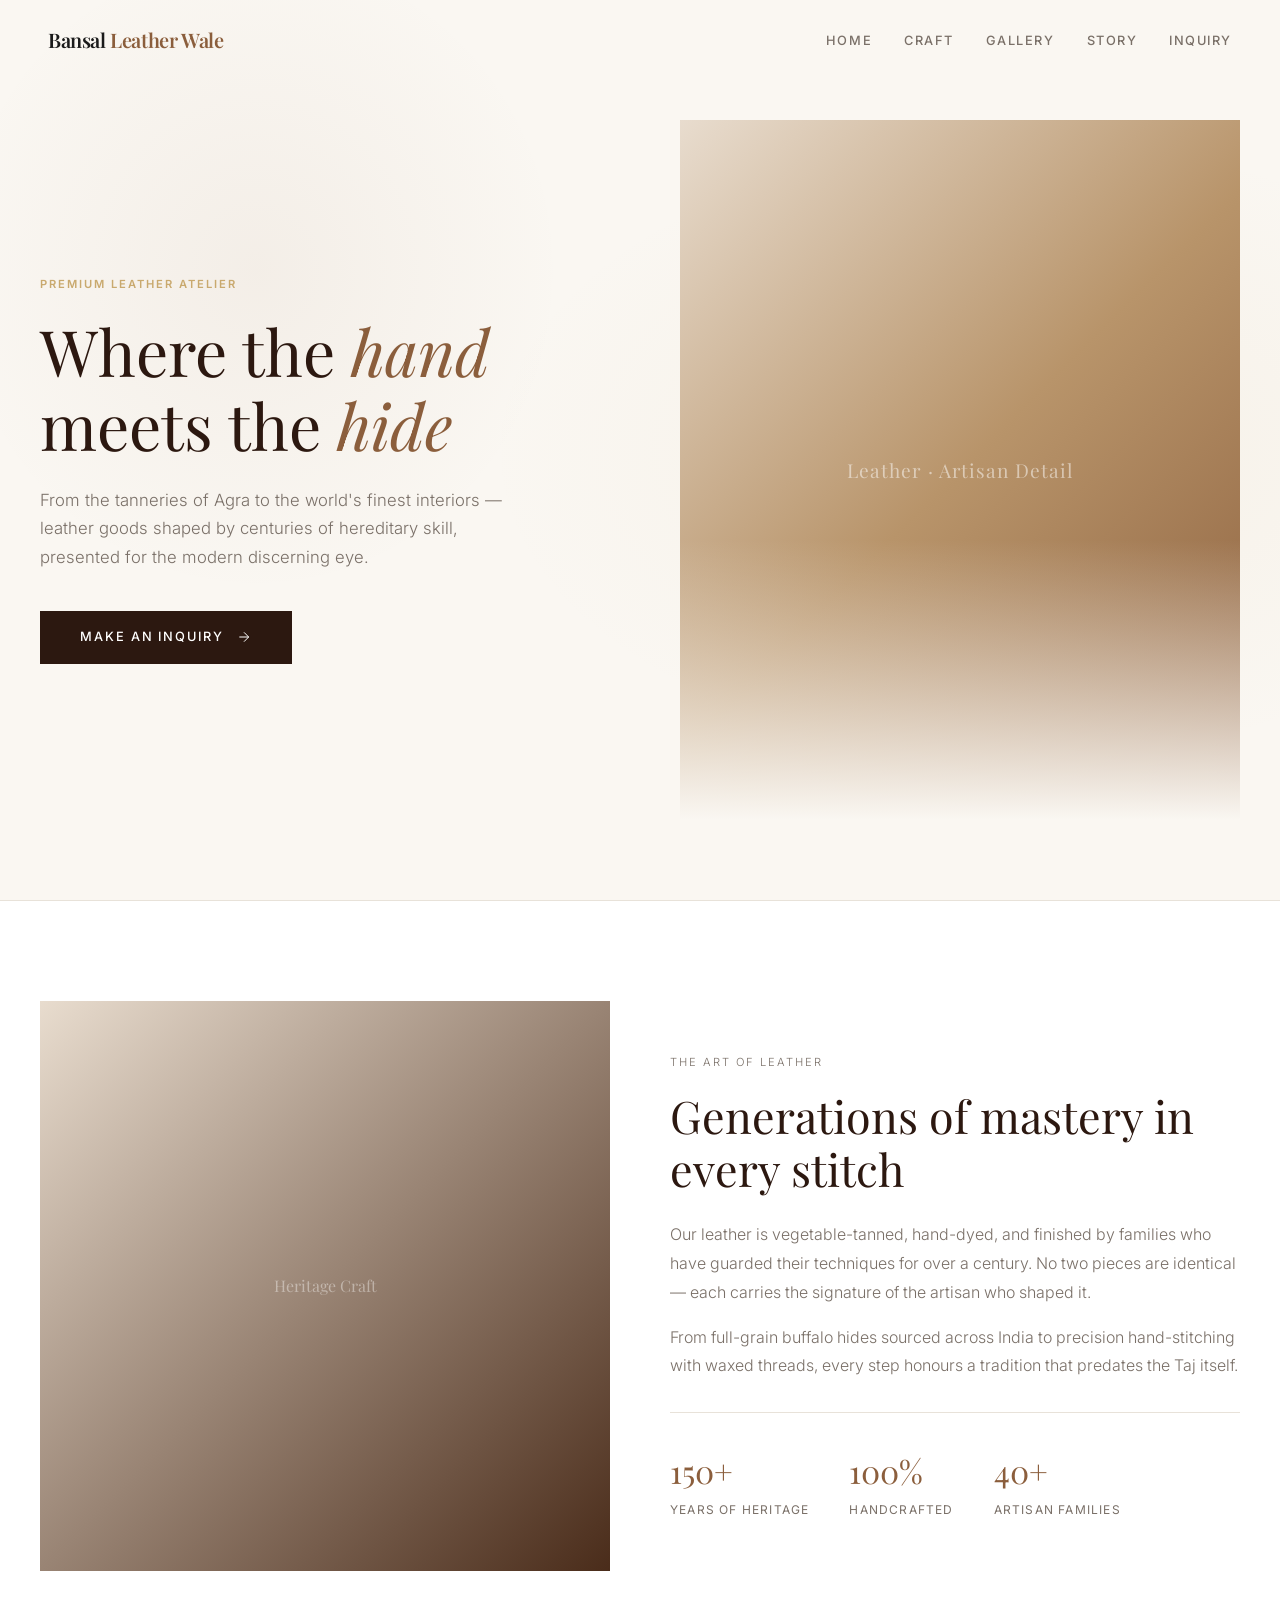
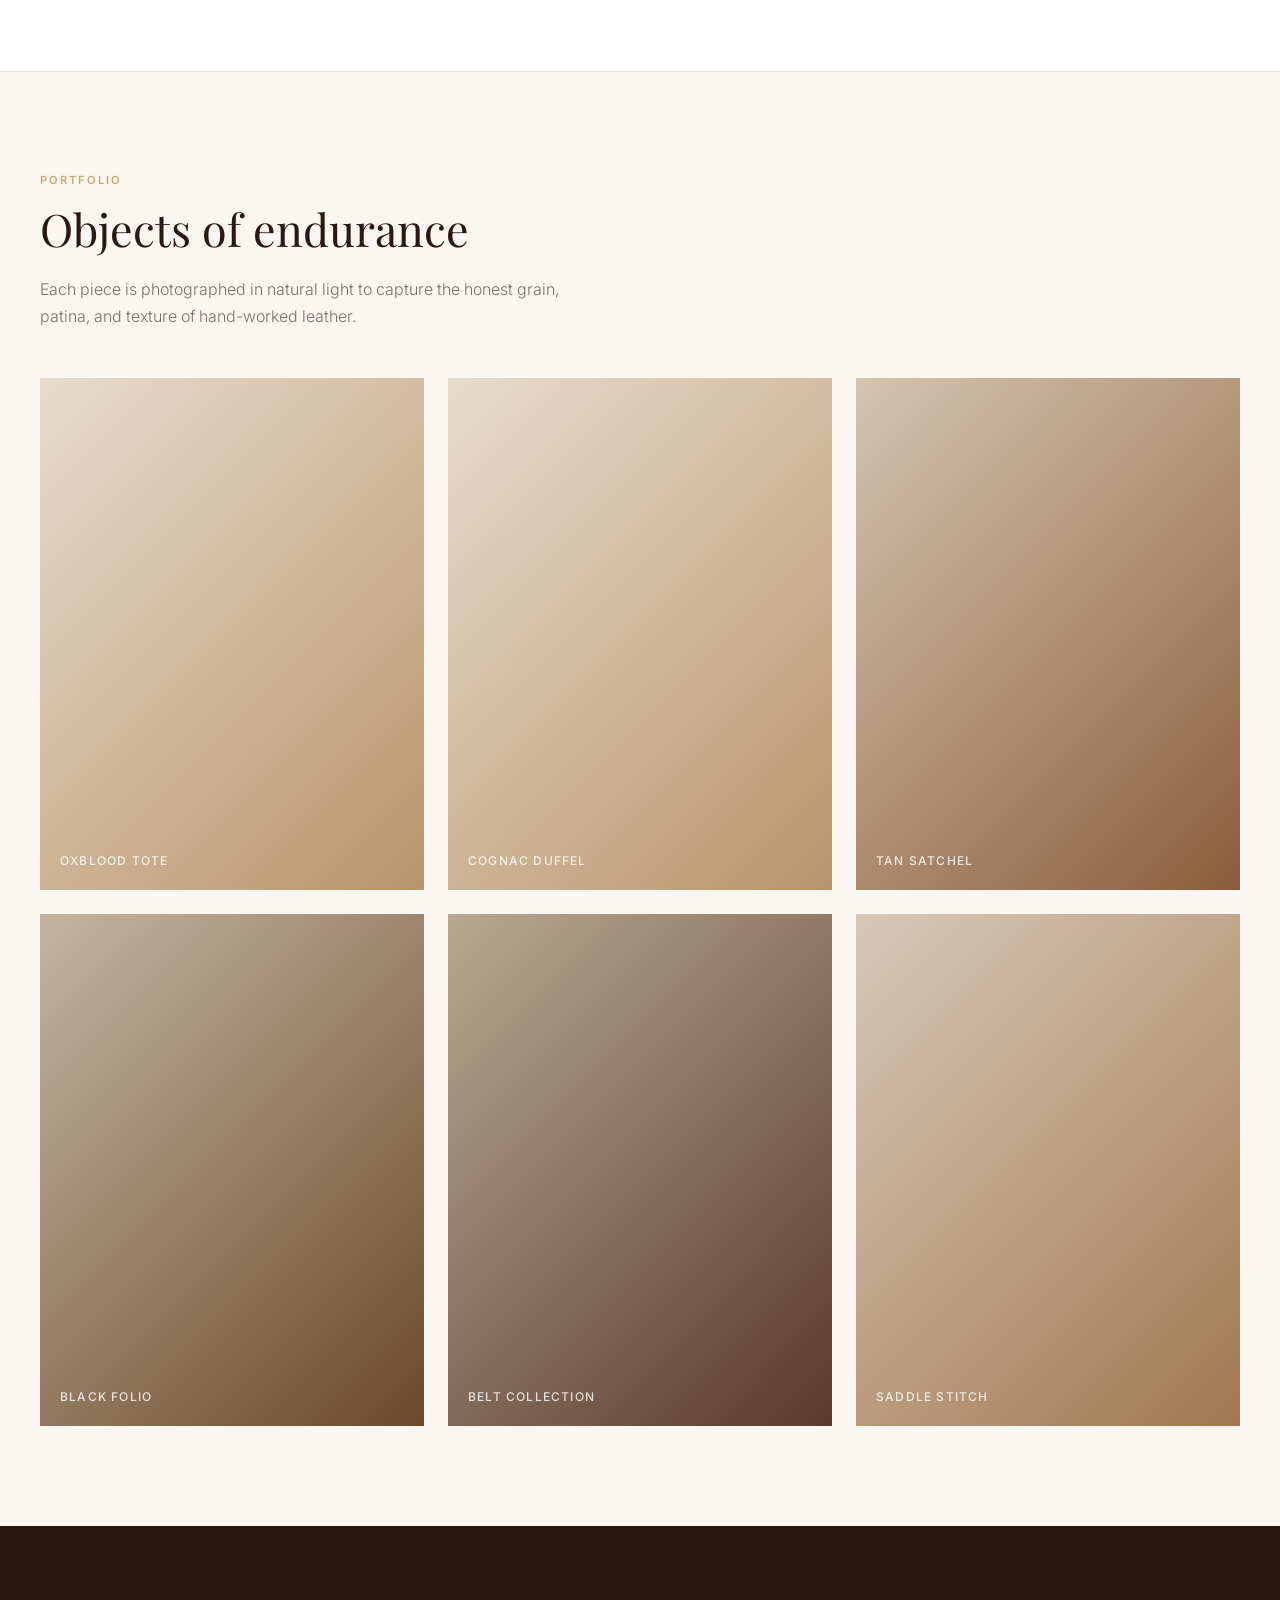
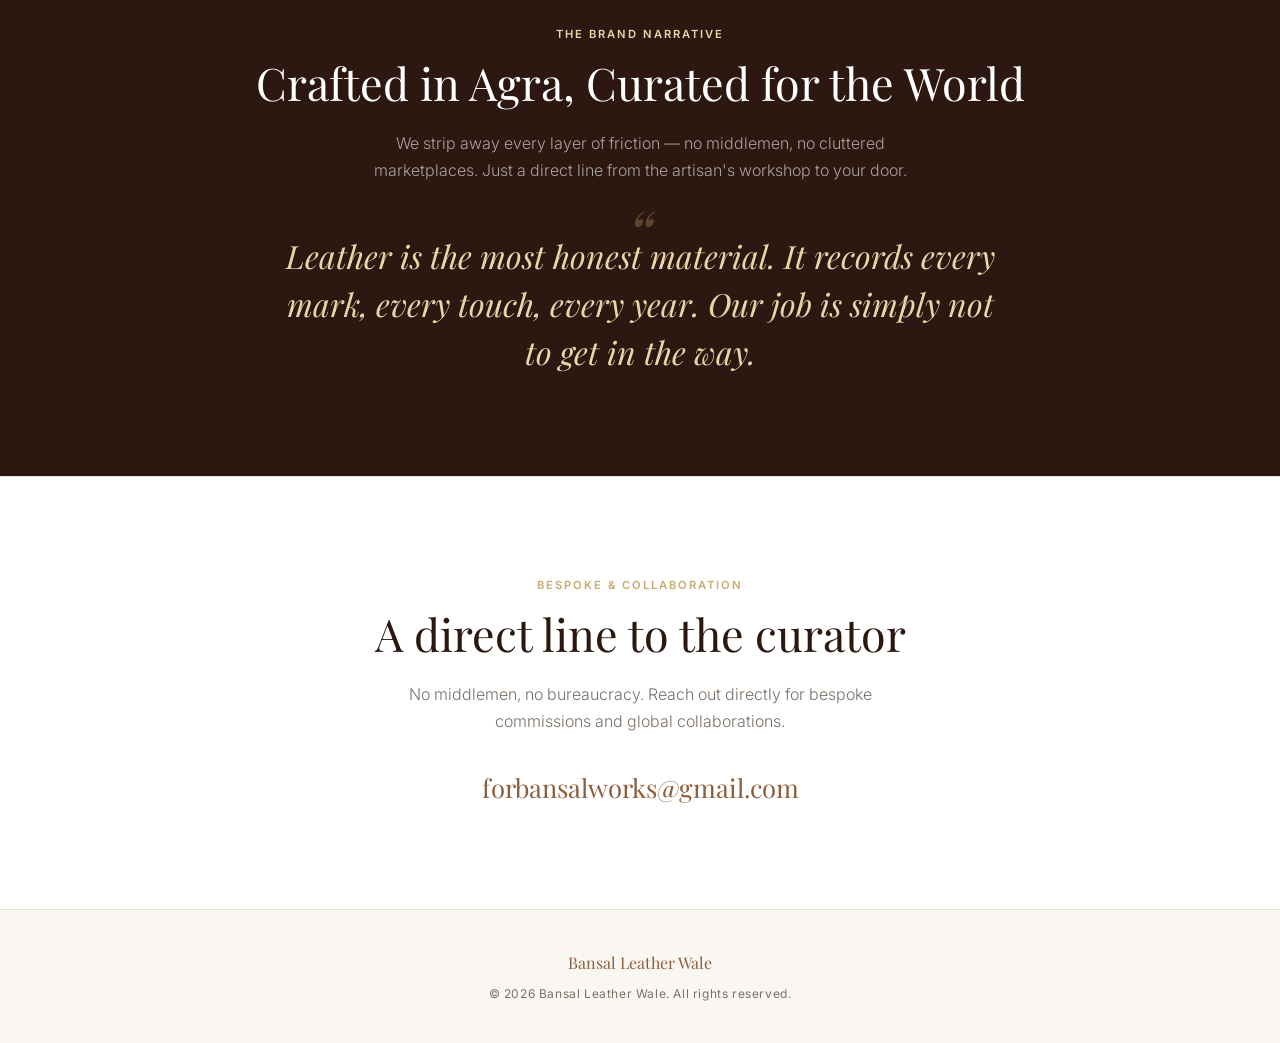
==== leather/index.html @ 48bb506c "Initial commit — Bansal Agra Wale" ====
<!DOCTYPE html>
<html lang="en">
<head>
  <meta charset="UTF-8">
  <meta name="viewport" content="width=device-width, initial-scale=1.0">
  <title>Bansal Leather Wale</title>
  <link rel="preconnect" href="https://fonts.googleapis.com">
  <link rel="preconnect" href="https://fonts.gstatic.com" crossorigin>
  <link href="https://fonts.googleapis.com/css2?family=Inter:wght@300;400;500;600&family=Playfair+Display:ital,wght@0,400;0,600;1,400&display=swap" rel="stylesheet">
  <link rel="stylesheet" href="styles.css">
</head>
<body>

  <nav id="navbar">
    <div class="nav-brand">Bansal <span>Leather Wale</span></div>
    <ul class="nav-links">
      <li><a href="../">Home</a></li>
      <li><a href="#craft">Craft</a></li>
      <li><a href="#gallery">Gallery</a></li>
      <li><a href="#story">Story</a></li>
      <li><a href="#inquiry">Inquiry</a></li>
    </ul>
  </nav>

  <section class="hero">
    <div class="container hero-grid">
      <div class="hero-content">
        <p class="hero-tag">Premium Leather Atelier</p>
        <h1 class="hero-title">Where the <em>hand</em> meets the <em>hide</em></h1>
        <p class="hero-desc">
          From the tanneries of Agra to the world's finest interiors — leather goods
          shaped by centuries of hereditary skill, presented for the modern discerning eye.
        </p>
        <a href="#inquiry" class="hero-cta">
          Make an Inquiry
          <svg viewBox="0 0 24 24"><line x1="5" y1="12" x2="19" y2="12"/><polyline points="12 5 19 12 12 19"/></svg>
        </a>
      </div>
      <div class="hero-image">
        <div class="placeholder">Leather · Artisan Detail</div>
      </div>
    </div>
  </section>

  <section class="craft" id="craft">
    <div class="container craft-grid">
      <div class="craft-image">
        <div class="placeholder">Heritage Craft</div>
      </div>
      <div class="craft-text">
        <p class="section-label">The Art of Leather</p>
        <h2 class="section-title">Generations of mastery in every stitch</h2>
        <p>
          Our leather is vegetable-tanned, hand-dyed, and finished by families who
          have guarded their techniques for over a century. No two pieces are identical —
          each carries the signature of the artisan who shaped it.
        </p>
        <p>
          From full-grain buffalo hides sourced across India to precision hand-stitching
          with waxed threads, every step honours a tradition that predates the Taj itself.
        </p>
        <div class="craft-detail">
          <div class="craft-detail-item">
            <div class="num">150+</div>
            <div class="label">Years of Heritage</div>
          </div>
          <div class="craft-detail-item">
            <div class="num">100%</div>
            <div class="label">Handcrafted</div>
          </div>
          <div class="craft-detail-item">
            <div class="num">40+</div>
            <div class="label">Artisan Families</div>
          </div>
        </div>
      </div>
    </div>
  </section>

  <section id="gallery">
    <div class="container">
      <p class="section-label">Portfolio</p>
      <h2 class="section-title">Objects of endurance</h2>
      <p class="section-desc">
        Each piece is photographed in natural light to capture the honest grain,
        patina, and texture of hand-worked leather.
      </p>
      <div class="gallery-grid">
        <div class="gallery-item"><div class="placeholder"><span class="caption">Oxblood Tote</span></div></div>
        <div class="gallery-item"><div class="placeholder alt1"><span class="caption">Cognac Duffel</span></div></div>
        <div class="gallery-item"><div class="placeholder alt2"><span class="caption">Tan Satchel</span></div></div>
        <div class="gallery-item"><div class="placeholder alt3"><span class="caption">Black Folio</span></div></div>
        <div class="gallery-item"><div class="placeholder alt4"><span class="caption">Belt Collection</span></div></div>
        <div class="gallery-item"><div class="placeholder alt5"><span class="caption">Saddle Stitch</span></div></div>
      </div>
    </div>
  </section>

  <section class="narrative" id="story">
    <div class="container">
      <p class="section-label">The Brand Narrative</p>
      <h2 class="section-title">Crafted in Agra, Curated for the World</h2>
      <p class="section-desc">
        We strip away every layer of friction — no middlemen, no cluttered marketplaces.
        Just a direct line from the artisan's workshop to your door.
      </p>
      <blockquote>
        Leather is the most honest material. It records every mark, every touch,
        every year. Our job is simply not to get in the way.
      </blockquote>
    </div>
  </section>

  <section class="inquiry" id="inquiry">
    <div class="container">
      <div class="inquiry-text">
        <p class="section-label">Bespoke &amp; Collaboration</p>
        <h2 class="section-title">A direct line to the curator</h2>
        <p class="section-desc">
          No middlemen, no bureaucracy. Reach out directly for bespoke commissions
          and global collaborations.
        </p>
        <a href="mailto:forbansalworks@gmail.com" class="inquiry-email">forbansalworks@gmail.com</a>
      </div>
    </div>
  </section>

  <footer>
    <div class="container">
      <div class="brand-footer">Bansal Leather Wale</div>
      <p>&copy; 2026 Bansal Leather Wale. All rights reserved.</p>
    </div>
  </footer>

  <script src="script.js"></script>
</body>
</html>
---- leather/styles.css ----
*, *::before, *::after { margin: 0; padding: 0; box-sizing: border-box; }

:root {
  --bg: #FAF7F2;
  --surface: #FFFFFF;
  --text: #1A1A1A;
  --text-muted: #7A7068;
  --brown-900: #2C1810;
  --brown-700: #4A2C1A;
  --brown-500: #8B5E3C;
  --brown-300: #B8946A;
  --brown-100: #E8DCCE;
  --gold: #C9A96E;
  --gold-light: #E8D5A8;
  --border: #E8E2D9;
}

html { scroll-behavior: smooth; }
body {
  font-family: 'Inter', sans-serif;
  background: var(--bg);
  color: var(--text);
  line-height: 1.6;
  -webkit-font-smoothing: antialiased;
}

img { max-width: 100%; display: block; }
a { text-decoration: none; color: inherit; }

.container { max-width: 1280px; margin: 0 auto; padding: 0 40px; }

/* Nav */
nav {
  position: fixed; top: 0; left: 0; right: 0; z-index: 100;
  padding: 24px 48px;
  display: flex; justify-content: space-between; align-items: center;
  transition: background 0.4s, padding 0.4s;
}
nav.scrolled {
  background: rgba(250, 247, 242, 0.92);
  backdrop-filter: blur(12px);
  padding: 16px 48px;
  border-bottom: 1px solid var(--border);
}
.nav-brand {
  font-family: 'Playfair Display', serif;
  font-size: 1.25rem;
  font-weight: 600;
  letter-spacing: -0.02em;
}
.nav-brand span { color: var(--brown-500); }
.nav-links { display: flex; gap: 32px; list-style: none; }
.nav-links a {
  font-size: 0.8rem;
  text-transform: uppercase;
  letter-spacing: 0.12em;
  color: var(--text-muted);
  transition: color 0.3s;
  font-weight: 500;
}
.nav-links a:hover { color: var(--brown-700); }

/* Hero */
.hero {
  min-height: 100vh;
  display: flex; align-items: center;
  padding: 120px 0 80px;
  position: relative;
  overflow: hidden;
}
.hero::before {
  content: '';
  position: absolute; inset: 0;
  background:
    radial-gradient(ellipse 60% 50% at 80% 50%, rgba(201,169,110,0.08) 0%, transparent 70%),
    radial-gradient(ellipse 40% 60% at 20% 30%, rgba(139,94,60,0.06) 0%, transparent 60%);
  pointer-events: none;
}
.hero-grid {
  display: grid;
  grid-template-columns: 1fr 1fr;
  gap: 80px;
  align-items: center;
}
.hero-content { position: relative; z-index: 1; }
.hero-tag {
  font-size: 0.7rem;
  text-transform: uppercase;
  letter-spacing: 0.18em;
  color: var(--gold);
  font-weight: 600;
  margin-bottom: 20px;
}
.hero-title {
  font-family: 'Playfair Display', serif;
  font-size: clamp(2.8rem, 5vw, 4.2rem);
  font-weight: 400;
  line-height: 1.15;
  margin-bottom: 24px;
  color: var(--brown-900);
}
.hero-title em { font-style: italic; color: var(--brown-500); }
.hero-desc {
  font-size: 1.05rem;
  color: var(--text-muted);
  max-width: 480px;
  margin-bottom: 40px;
  line-height: 1.7;
  font-weight: 300;
}
.hero-cta {
  display: inline-flex; align-items: center; gap: 12px;
  padding: 16px 40px;
  background: var(--brown-900);
  color: #fff;
  font-size: 0.8rem;
  text-transform: uppercase;
  letter-spacing: 0.15em;
  font-weight: 500;
  border: none;
  cursor: pointer;
  transition: background 0.3s;
}
.hero-cta:hover { background: var(--brown-700); }
.hero-cta svg { width: 16px; height: 16px; stroke: currentColor; fill: none; stroke-width: 1.5; }
.hero-image {
  position: relative;
  aspect-ratio: 4/5;
  overflow: hidden;
}
.hero-image .placeholder {
  width: 100%; height: 100%;
  background: linear-gradient(135deg, var(--brown-100) 0%, var(--brown-300) 50%, var(--brown-500) 100%);
  display: flex; align-items: center; justify-content: center;
  font-family: 'Playfair Display', serif;
  font-size: 1.2rem;
  color: rgba(255,255,255,0.5);
  letter-spacing: 0.05em;
}
.hero-image::after {
  content: '';
  position: absolute; bottom: 0; left: 0; right: 0;
  height: 40%;
  background: linear-gradient(transparent, var(--bg));
}

/* Section common */
section { padding: 100px 0; }
.section-label {
  font-size: 0.7rem;
  text-transform: uppercase;
  letter-spacing: 0.18em;
  color: var(--gold);
  font-weight: 600;
  margin-bottom: 12px;
}
.section-title {
  font-family: 'Playfair Display', serif;
  font-size: clamp(2rem, 3.5vw, 2.8rem);
  font-weight: 400;
  color: var(--brown-900);
  margin-bottom: 20px;
  line-height: 1.2;
}
.section-desc {
  color: var(--text-muted);
  font-weight: 300;
  font-size: 1rem;
  max-width: 560px;
  line-height: 1.7;
}

/* Craft section */
.craft {
  background: var(--surface);
  border-top: 1px solid var(--border);
  border-bottom: 1px solid var(--border);
}
.craft-grid {
  display: grid;
  grid-template-columns: 1fr 1fr;
  gap: 60px;
  align-items: center;
}
.craft-image {
  aspect-ratio: 1;
  overflow: hidden;
}
.craft-image .placeholder {
  width: 100%; height: 100%;
  background: linear-gradient(135deg, var(--brown-100) 0%, var(--brown-700) 100%);
  display: flex; align-items: center; justify-content: center;
  font-family: 'Playfair Display', serif;
  font-size: 1rem;
  color: rgba(255,255,255,0.4);
}
.craft-text .section-title { margin-bottom: 24px; }
.craft-text p {
  color: var(--text-muted);
  font-weight: 300;
  line-height: 1.8;
  margin-bottom: 16px;
}
.craft-detail {
  display: flex; gap: 40px; margin-top: 32px; padding-top: 32px;
  border-top: 1px solid var(--border);
}
.craft-detail-item { text-align: left; }
.craft-detail-item .num {
  font-family: 'Playfair Display', serif;
  font-size: 2rem;
  color: var(--brown-500);
}
.craft-detail-item .label {
  font-size: 0.75rem;
  text-transform: uppercase;
  letter-spacing: 0.1em;
  color: var(--text-muted);
  margin-top: 4px;
}

/* Gallery */
.gallery-grid {
  display: grid;
  grid-template-columns: repeat(3, 1fr);
  gap: 24px;
  margin-top: 48px;
}
.gallery-item {
  aspect-ratio: 3/4;
  overflow: hidden;
  cursor: pointer;
  position: relative;
  transition: transform 0.6s cubic-bezier(0.22, 1, 0.36, 1);
}
.gallery-item:hover { transform: scale(1.02); }
.gallery-item .placeholder {
  width: 100%; height: 100%;
  background: linear-gradient(135deg, var(--brown-100), var(--brown-300));
  display: flex; align-items: flex-end; padding: 20px;
}
.gallery-item .placeholder.alt1 { background: linear-gradient(135deg, #E8DCCE, #B8946A); }
.gallery-item .placeholder.alt2 { background: linear-gradient(135deg, #D4C4B0, #8B5E3C); }
.gallery-item .placeholder.alt3 { background: linear-gradient(135deg, #C4B4A0, #6B4A2C); }
.gallery-item .placeholder.alt4 { background: linear-gradient(135deg, #B8A890, #5A3A2C); }
.gallery-item .placeholder.alt5 { background: linear-gradient(135deg, #D8C8B8, #A07850); }
.gallery-item .caption {
  font-size: 0.75rem;
  text-transform: uppercase;
  letter-spacing: 0.1em;
  color: rgba(255,255,255,0.8);
  font-weight: 500;
}

/* Narrative */
.narrative {
  text-align: center;
  background: var(--brown-900);
  color: #fff;
}
.narrative .section-title { color: #fff; }
.narrative .section-label { color: var(--gold-light); }
.narrative .section-desc {
  color: rgba(255,255,255,0.6);
  margin: 0 auto;
}
.narrative blockquote {
  font-family: 'Playfair Display', serif;
  font-size: clamp(1.4rem, 2.5vw, 2rem);
  font-style: italic;
  color: var(--gold-light);
  max-width: 720px;
  margin: 48px auto 0;
  line-height: 1.5;
  position: relative;
}
.narrative blockquote::before {
  content: '\201C';
  font-size: 4rem;
  position: absolute;
  top: -32px;
  left: 50%;
  transform: translateX(-50%);
  color: var(--gold);
  opacity: 0.3;
  line-height: 1;
}

/* Inquiry */
.inquiry {
  background: var(--surface);
  border-top: 1px solid var(--border);
  text-align: center;
}
.inquiry .section-desc { margin: 0 auto; }
.inquiry-email {
  display: inline-block;
  margin-top: 32px;
  font-family: 'Playfair Display', serif;
  font-size: 1.6rem;
  color: var(--brown-500);
  border-bottom: 1px solid transparent;
  transition: border-color 0.3s;
}
.inquiry-email:hover { border-color: var(--brown-300); }

/* Footer */
footer {
  padding: 40px 0;
  text-align: center;
  border-top: 1px solid var(--border);
}
footer p {
  font-size: 0.75rem;
  color: var(--text-muted);
  letter-spacing: 0.05em;
}
footer .brand-footer {
  font-family: 'Playfair Display', serif;
  font-size: 1rem;
  color: var(--brown-500);
  margin-bottom: 8px;
}

/* Animations on reveal */
.reveal {
  opacity: 0;
  transform: translateY(30px);
  transition: opacity 0.7s ease, transform 0.7s ease;
}
.reveal.visible {
  opacity: 1;
  transform: translateY(0);
}

/* Responsive */
@media (max-width: 1024px) {
  .hero-grid { gap: 40px; }
  .gallery-grid { grid-template-columns: repeat(2, 1fr); }
}
@media (max-width: 768px) {
  .container { padding: 0 24px; }
  nav { padding: 20px 24px; }
  nav.scrolled { padding: 14px 24px; }
  .nav-links { display: none; }
  .hero-grid { grid-template-columns: 1fr; gap: 40px; }
  .hero-image { aspect-ratio: 4/3; }
  .hero { min-height: auto; padding: 100px 0 60px; }
  .craft-grid { grid-template-columns: 1fr; gap: 32px; }
  .craft-image { aspect-ratio: 4/3; }
  .craft-detail { gap: 24px; flex-wrap: wrap; }
  .gallery-grid { grid-template-columns: 1fr 1fr; gap: 16px; }
}
@media (max-width: 480px) {
  .gallery-grid { grid-template-columns: 1fr; }
}
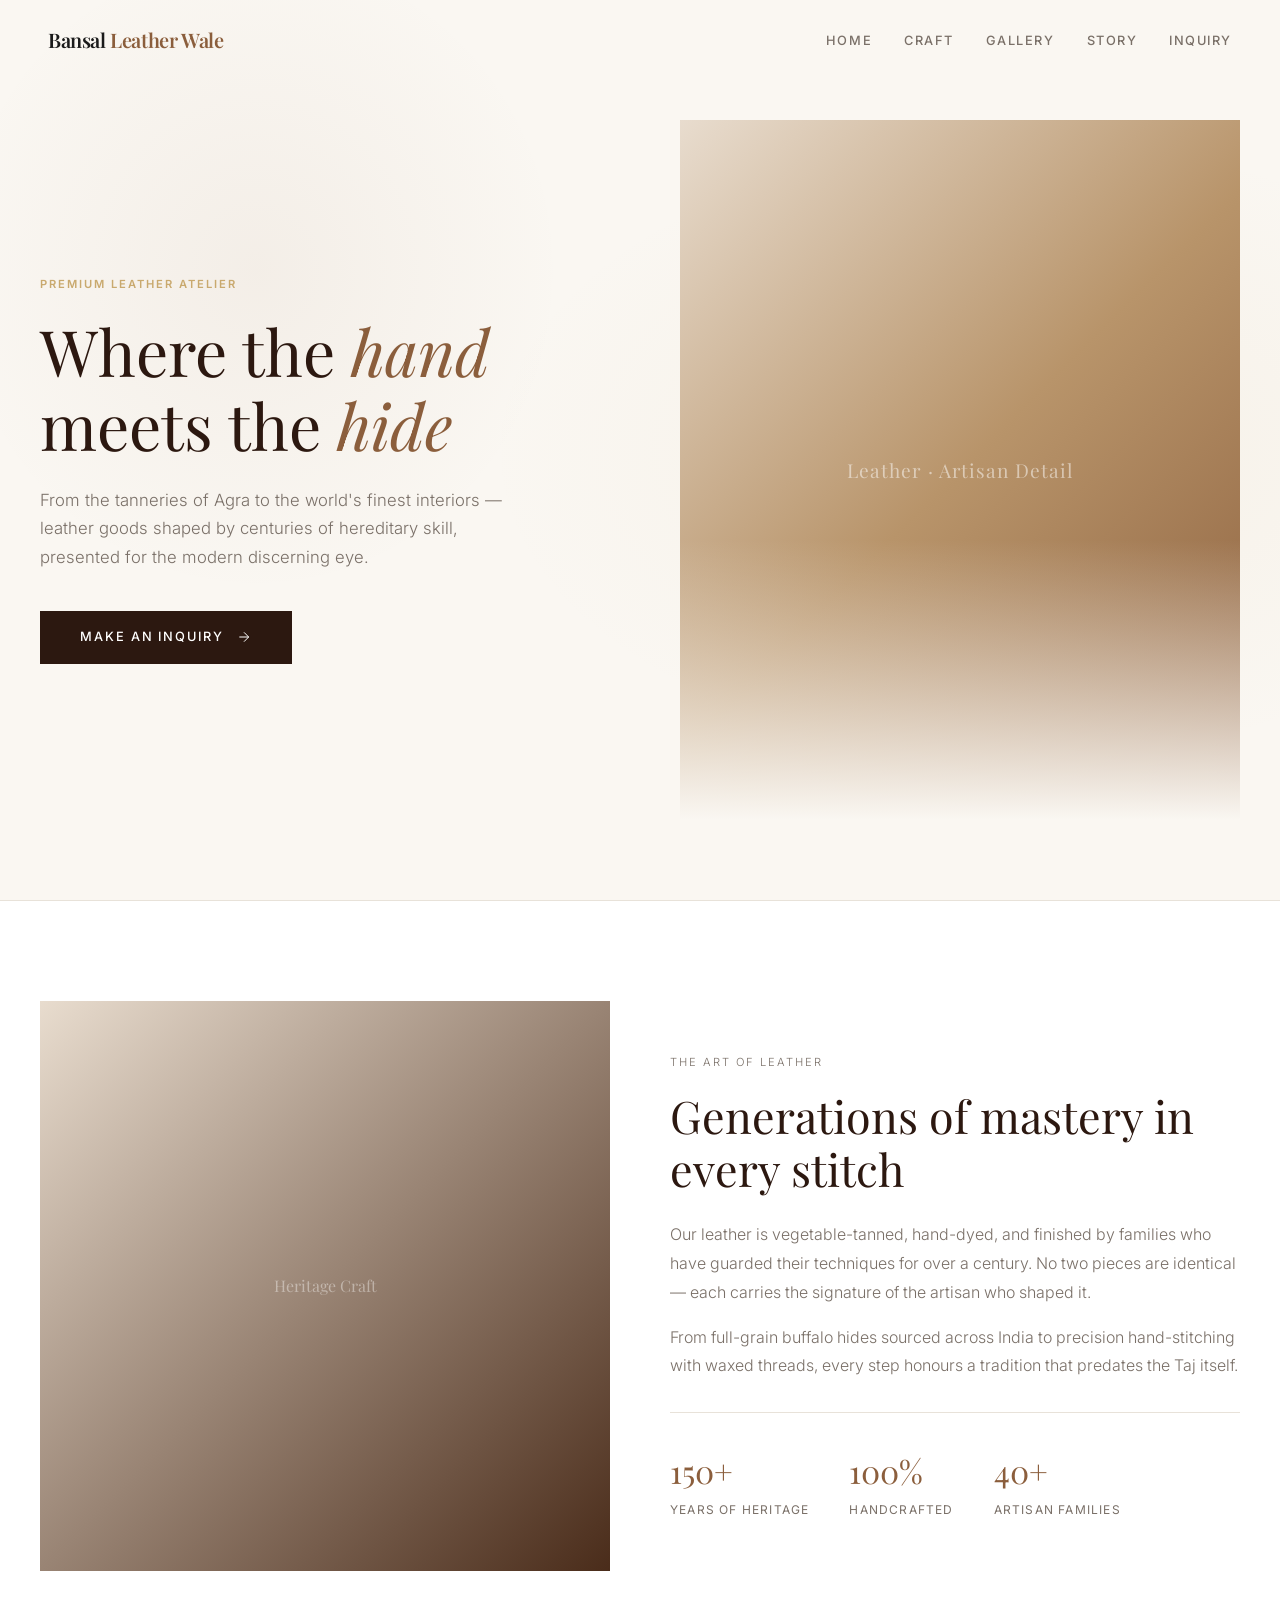
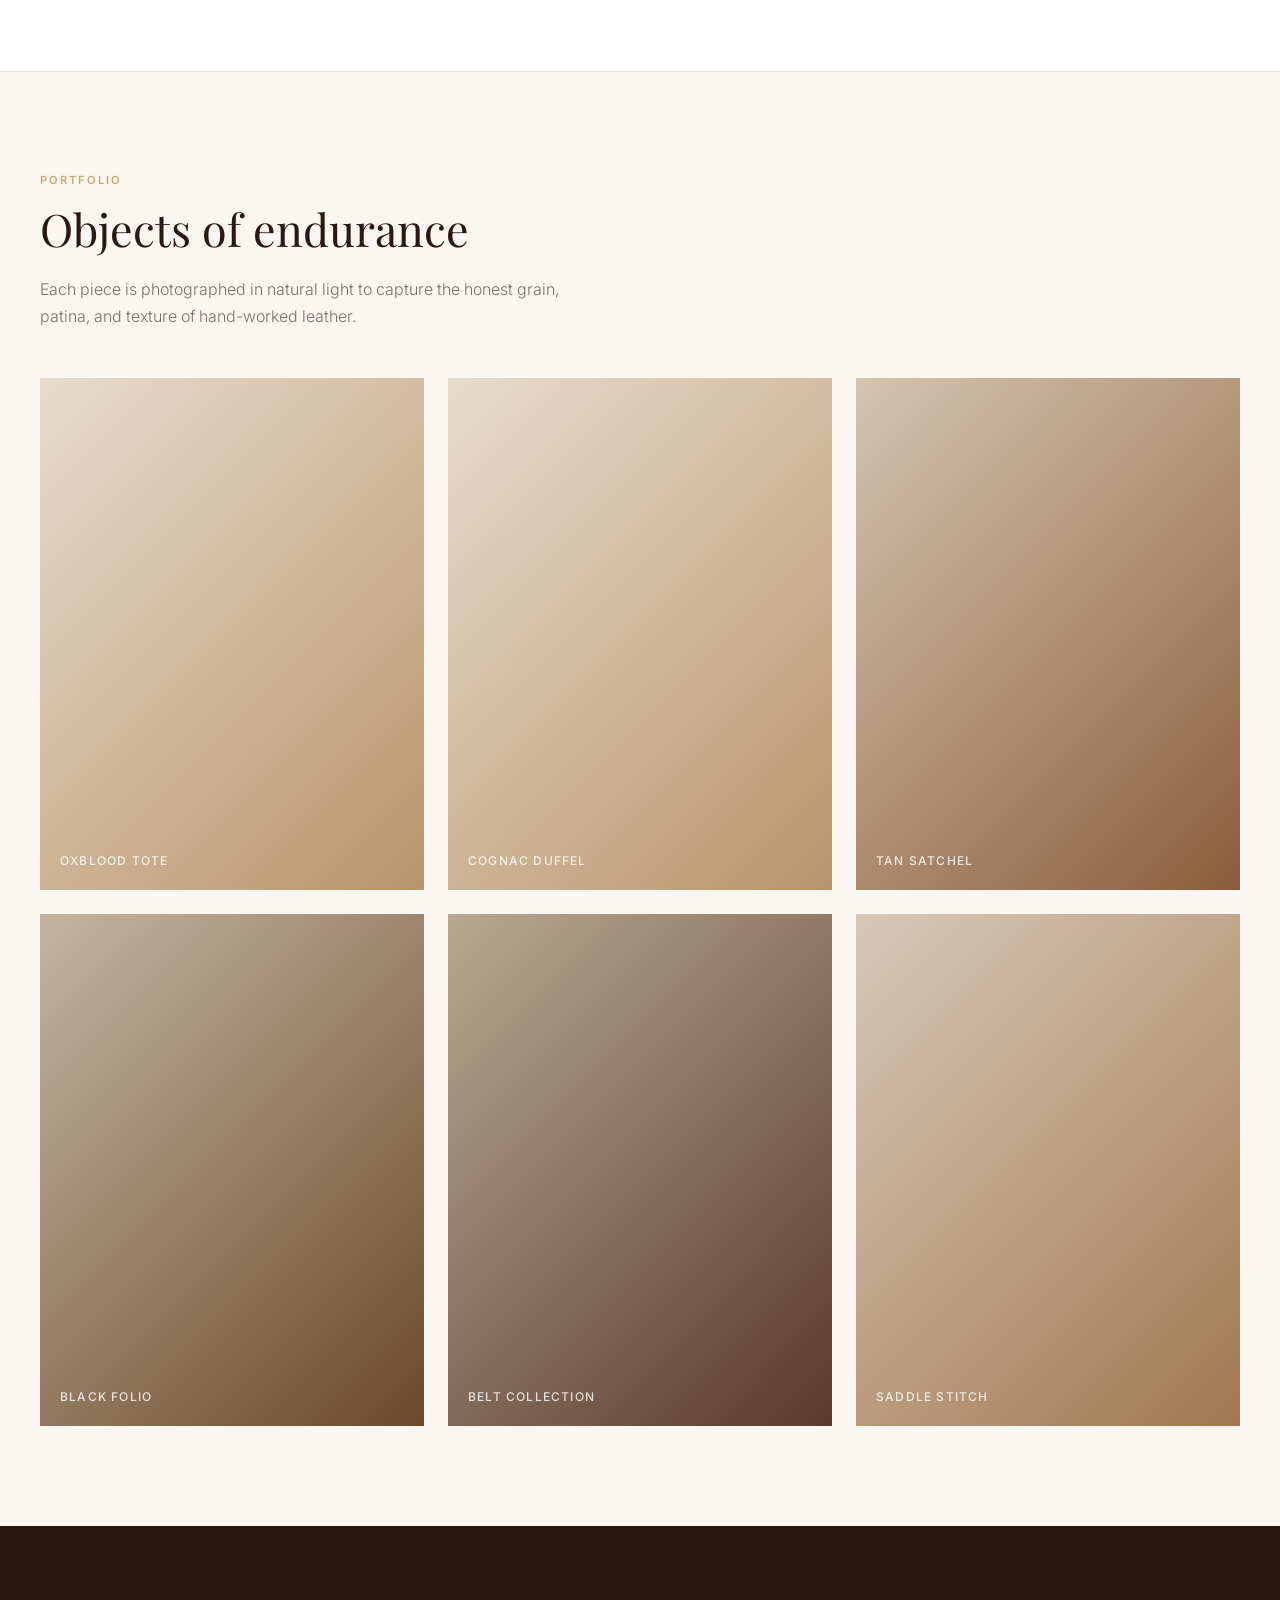
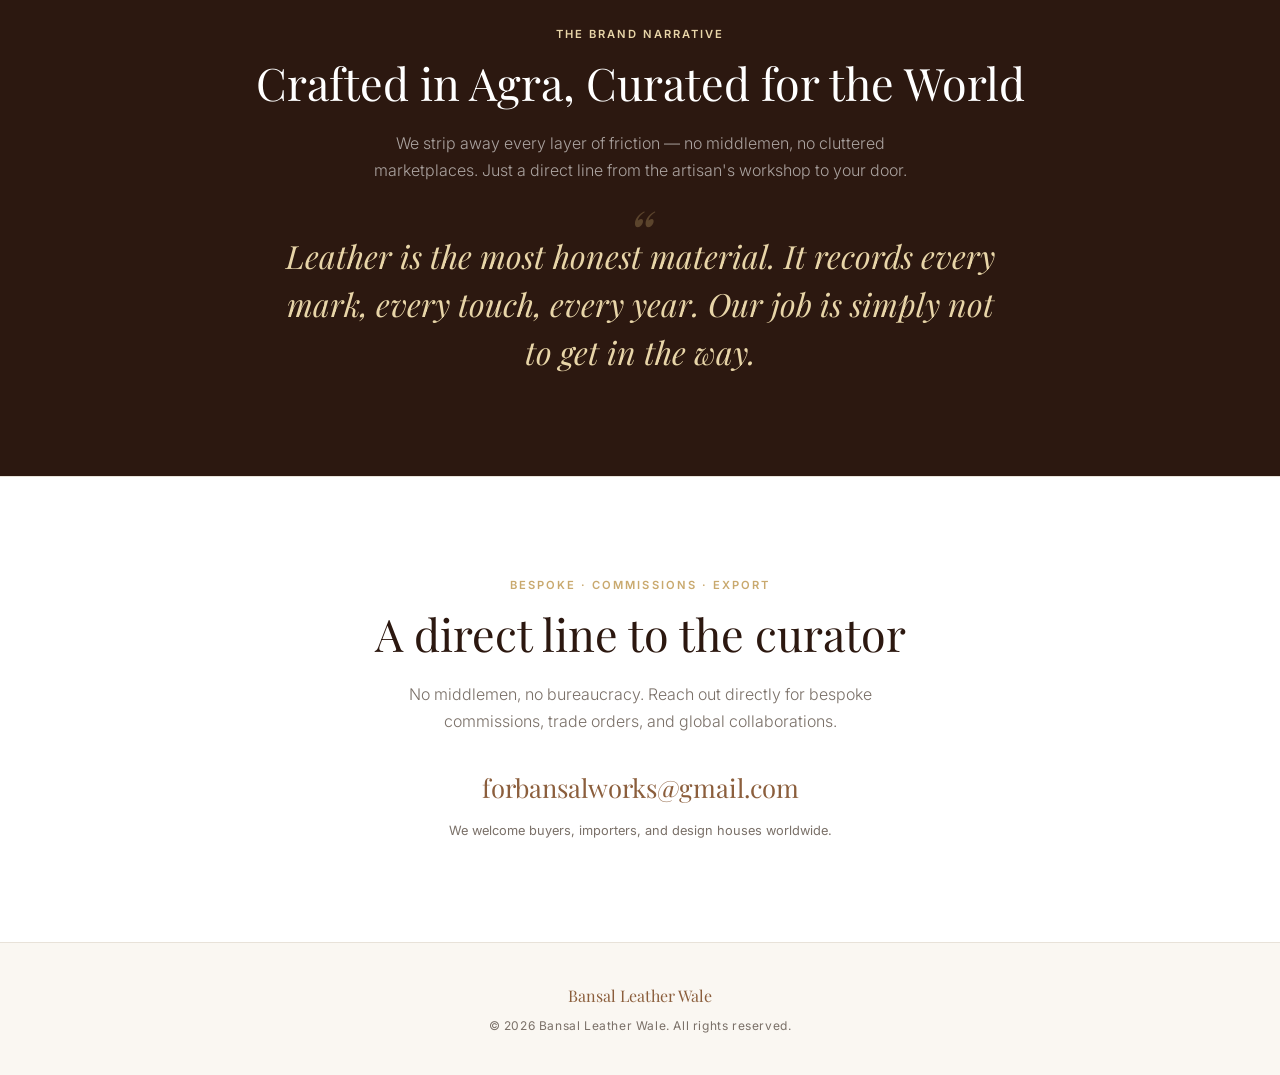
==== commit d8da39f2: "Made changes for B2B on 8th June 2026" ====
--- a/leather/index.html
+++ b/leather/index.html
@@ -114,13 +114,14 @@
   <section class="inquiry" id="inquiry">
     <div class="container">
       <div class="inquiry-text">
-        <p class="section-label">Bespoke &amp; Collaboration</p>
+        <p class="section-label">Bespoke · Commissions · Export</p>
         <h2 class="section-title">A direct line to the curator</h2>
         <p class="section-desc">
-          No middlemen, no bureaucracy. Reach out directly for bespoke commissions
-          and global collaborations.
+          No middlemen, no bureaucracy. Reach out directly for bespoke commissions,
+          trade orders, and global collaborations.
         </p>
         <a href="mailto:forbansalworks@gmail.com" class="inquiry-email">forbansalworks@gmail.com</a>
+        <p class="inquiry-note">We welcome buyers, importers, and design houses worldwide.</p>
       </div>
     </div>
   </section>
--- a/leather/styles.css
+++ b/leather/styles.css
@@ -303,6 +303,11 @@
   transition: border-color 0.3s;
 }
 .inquiry-email:hover { border-color: var(--brown-300); }
+.inquiry-note {
+  margin-top: 12px;
+  font-size: 0.8rem;
+  color: var(--text-muted);
+}
 
 /* Footer */
 footer {
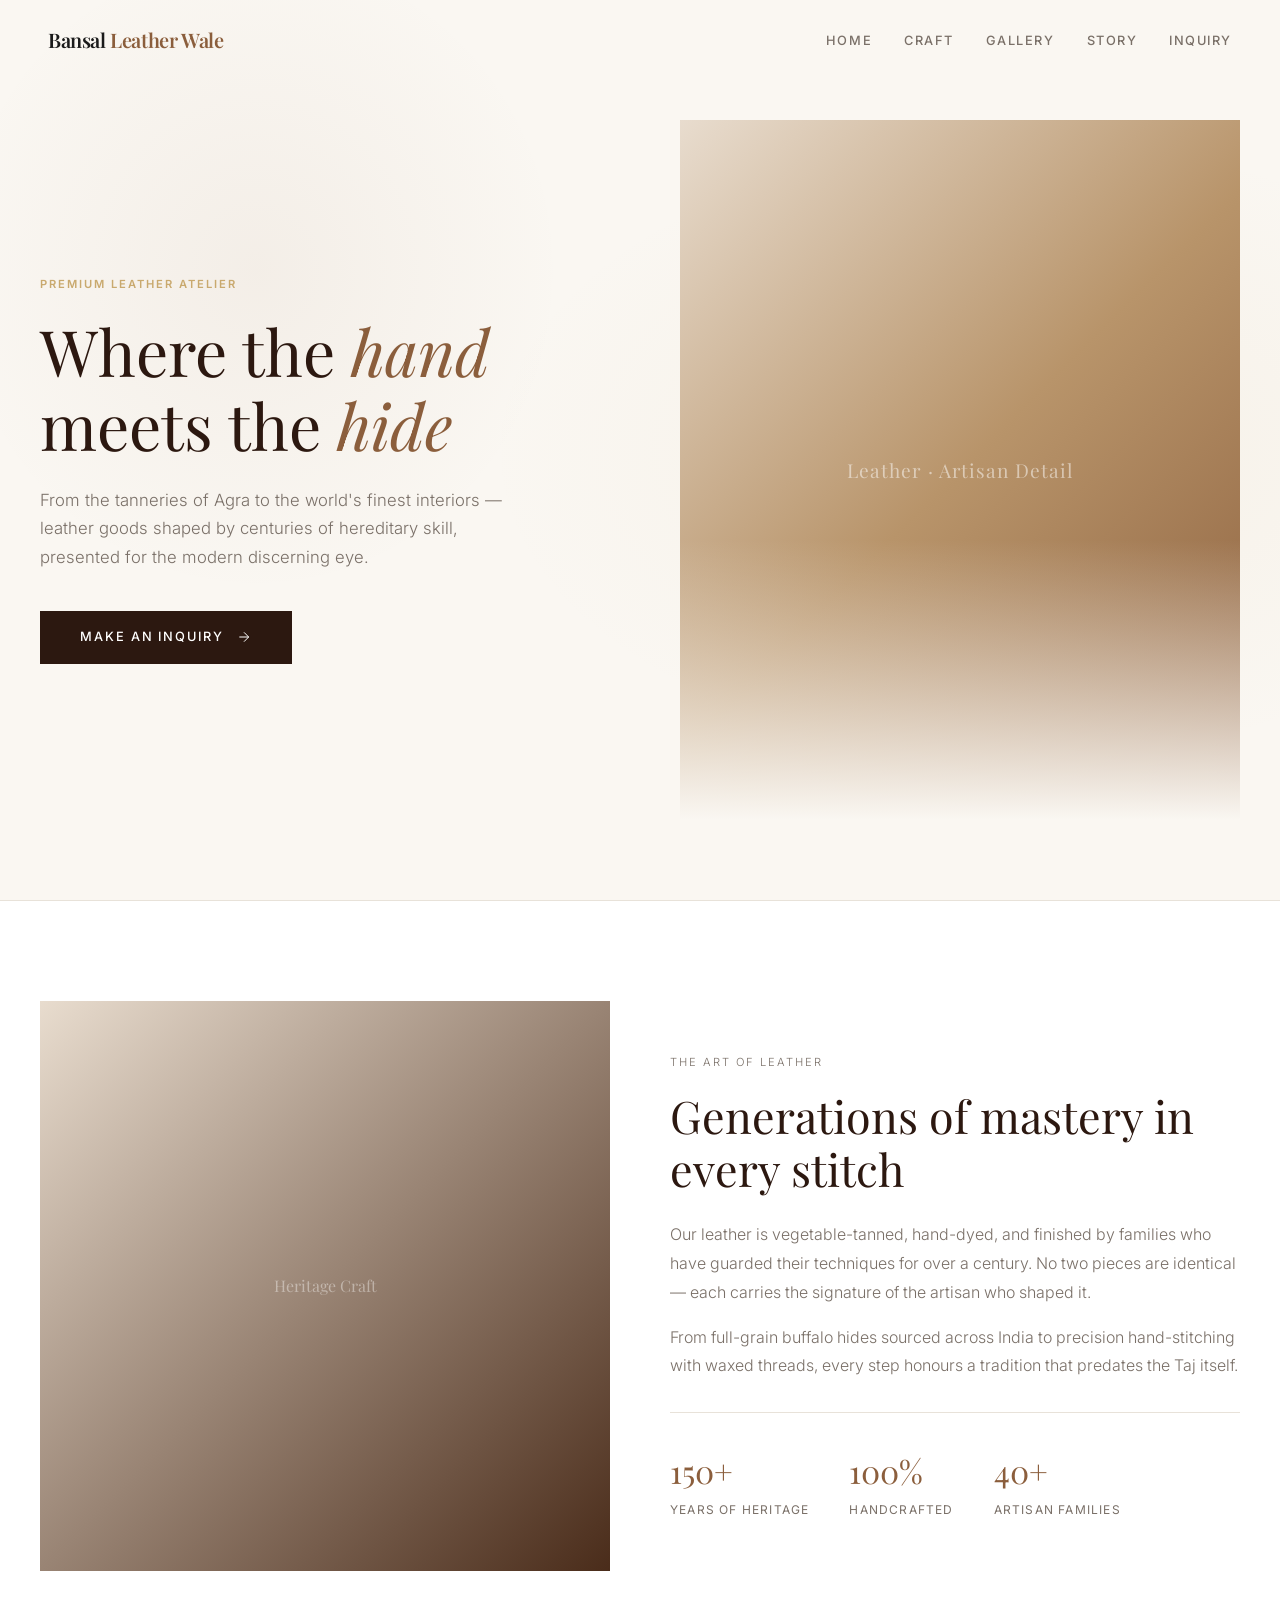
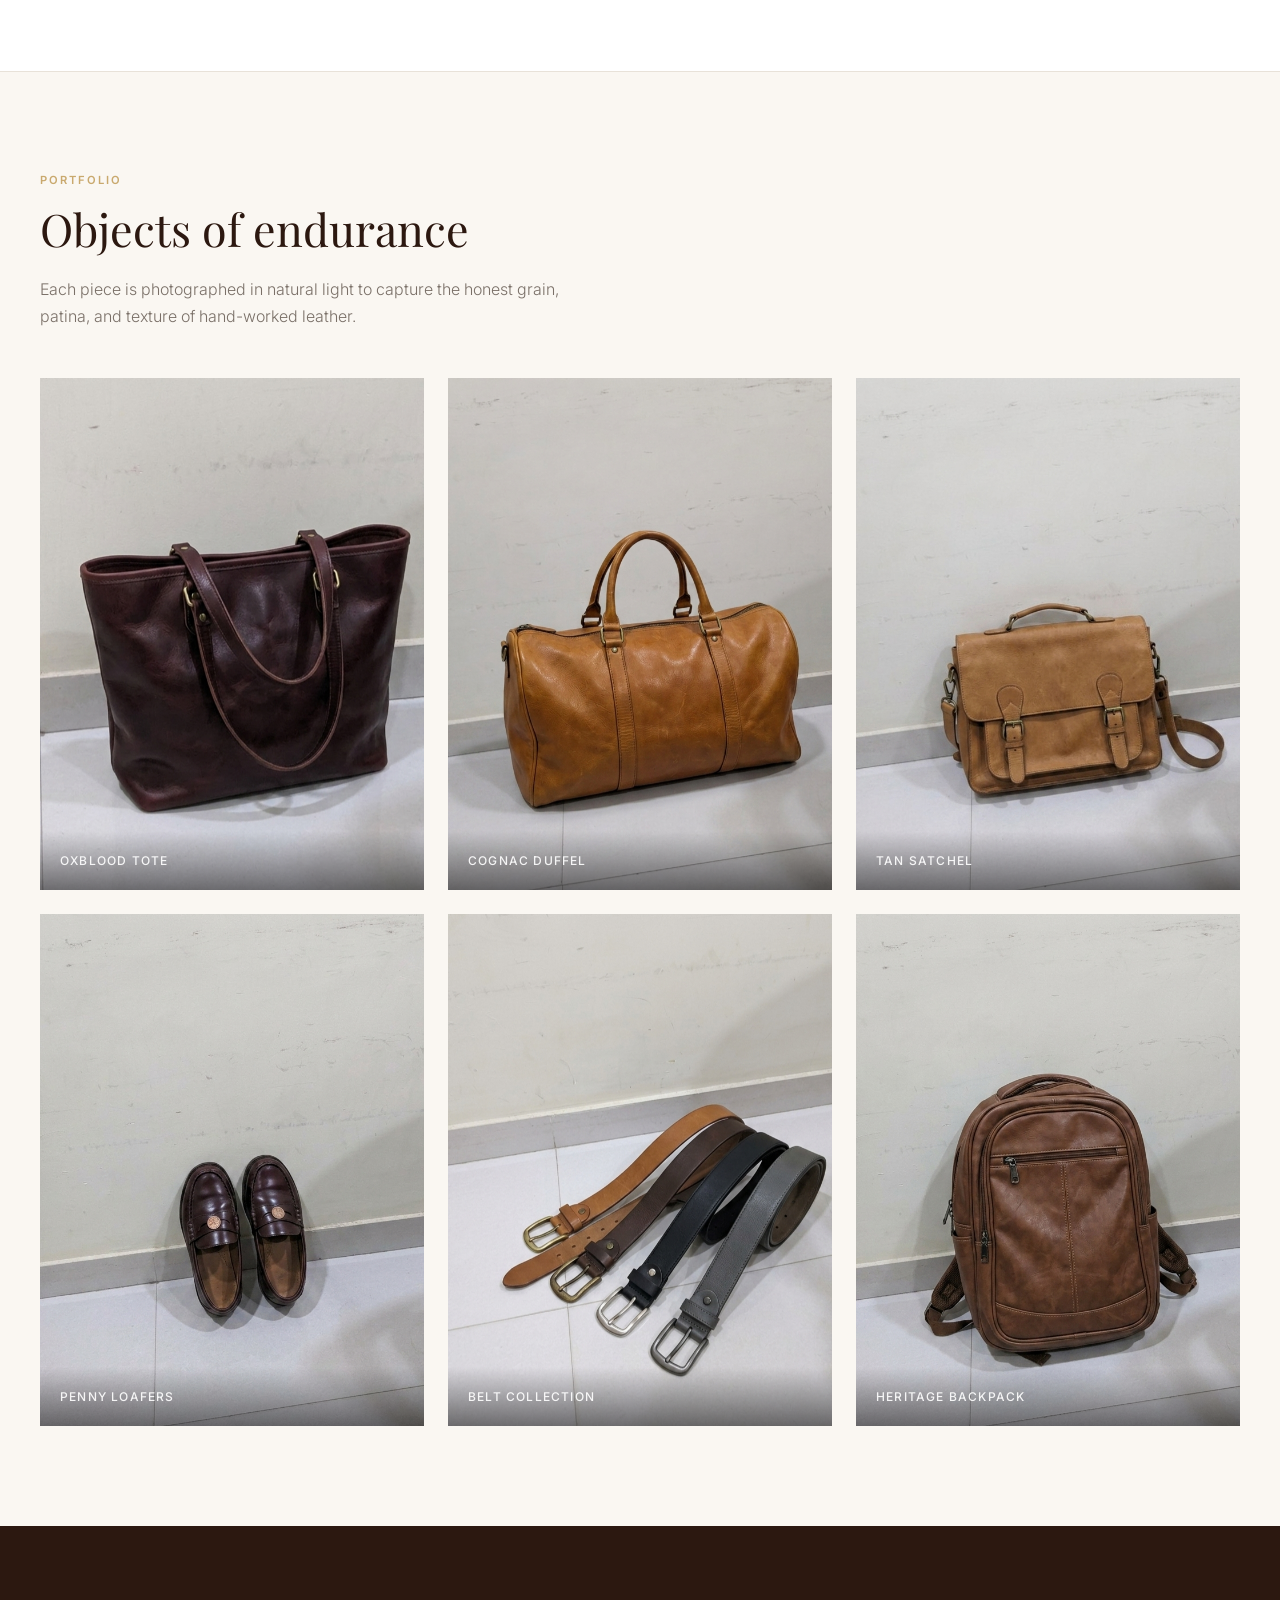
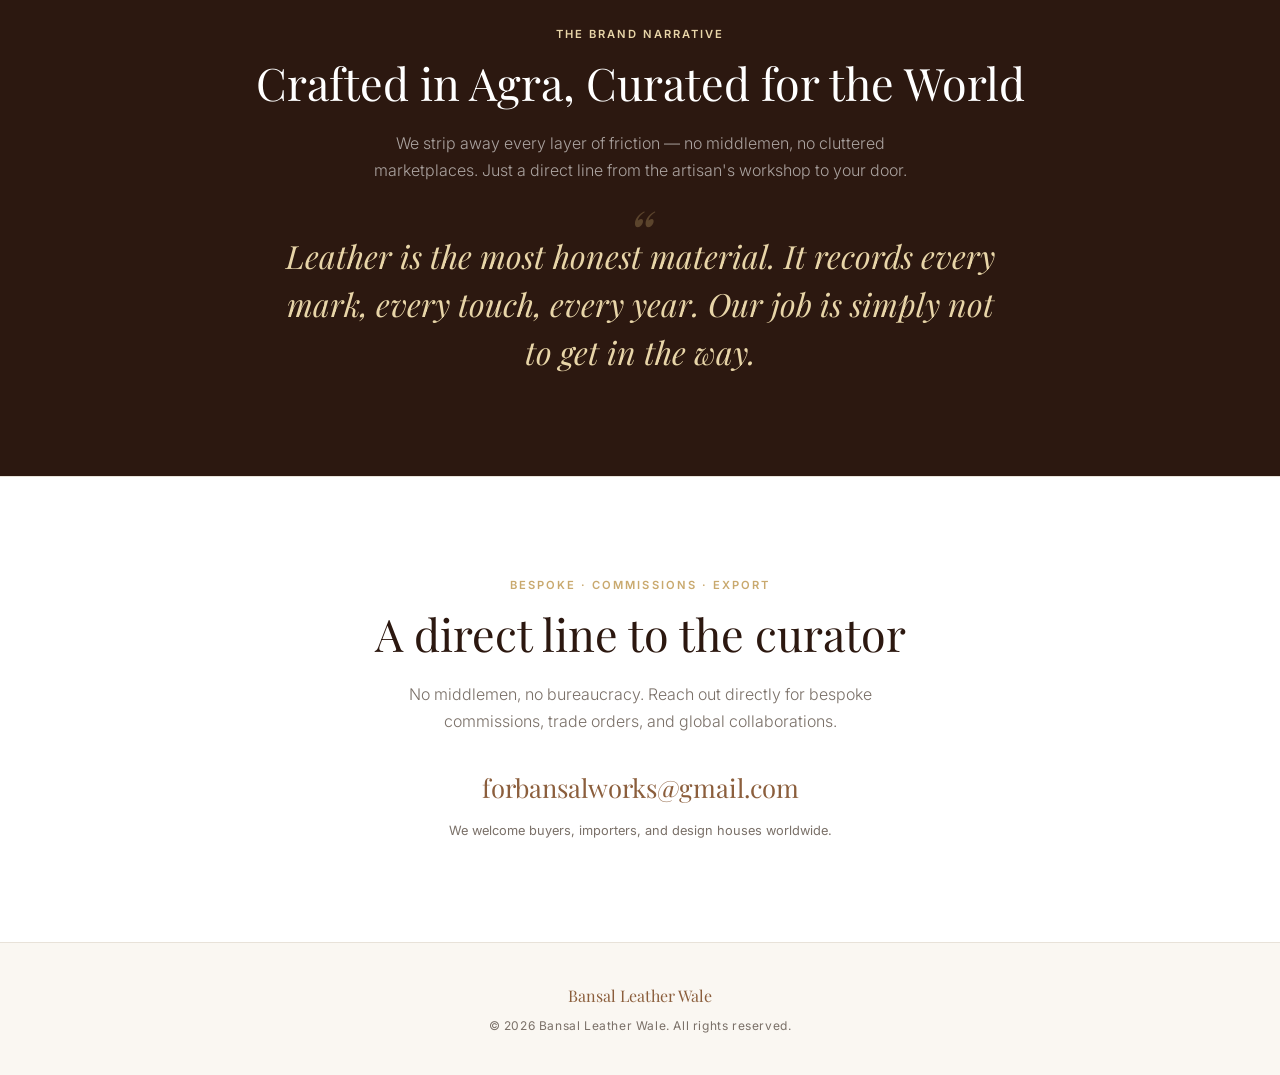
==== commit 230e2a3e: "Add images to leather gallery on 9th June 2026" ====
--- a/leather/index.html
+++ b/leather/index.html
@@ -86,12 +86,12 @@
         patina, and texture of hand-worked leather.
       </p>
       <div class="gallery-grid">
-        <div class="gallery-item"><div class="placeholder"><span class="caption">Oxblood Tote</span></div></div>
-        <div class="gallery-item"><div class="placeholder alt1"><span class="caption">Cognac Duffel</span></div></div>
-        <div class="gallery-item"><div class="placeholder alt2"><span class="caption">Tan Satchel</span></div></div>
-        <div class="gallery-item"><div class="placeholder alt3"><span class="caption">Black Folio</span></div></div>
-        <div class="gallery-item"><div class="placeholder alt4"><span class="caption">Belt Collection</span></div></div>
-        <div class="gallery-item"><div class="placeholder alt5"><span class="caption">Saddle Stitch</span></div></div>
+        <div class="gallery-item"><img src="images/oxbloodtote.png" alt="Oxblood Tote"><span class="caption">Oxblood Tote</span></div>
+        <div class="gallery-item"><img src="images/cognacduffel.png" alt="Cognac Duffel"><span class="caption">Cognac Duffel</span></div>
+        <div class="gallery-item"><img src="images/tansatchel.png" alt="Tan Satchel"><span class="caption">Tan Satchel</span></div>
+        <div class="gallery-item"><img src="images/pennyloafers.png" alt="Penny Loafers"><span class="caption">Penny Loafers</span></div>
+        <div class="gallery-item"><img src="images/beltcollection.png" alt="Belt Collection"><span class="caption">Belt Collection</span></div>
+        <div class="gallery-item"><img src="images/fauxleather.png" alt="Heritage Backpack"><span class="caption">Heritage Backpack</span></div>
       </div>
     </div>
   </section>
--- a/leather/styles.css
+++ b/leather/styles.css
@@ -234,22 +234,21 @@
   transition: transform 0.6s cubic-bezier(0.22, 1, 0.36, 1);
 }
 .gallery-item:hover { transform: scale(1.02); }
-.gallery-item .placeholder {
+.gallery-item img {
   width: 100%; height: 100%;
-  background: linear-gradient(135deg, var(--brown-100), var(--brown-300));
-  display: flex; align-items: flex-end; padding: 20px;
-}
-.gallery-item .placeholder.alt1 { background: linear-gradient(135deg, #E8DCCE, #B8946A); }
-.gallery-item .placeholder.alt2 { background: linear-gradient(135deg, #D4C4B0, #8B5E3C); }
-.gallery-item .placeholder.alt3 { background: linear-gradient(135deg, #C4B4A0, #6B4A2C); }
-.gallery-item .placeholder.alt4 { background: linear-gradient(135deg, #B8A890, #5A3A2C); }
-.gallery-item .placeholder.alt5 { background: linear-gradient(135deg, #D8C8B8, #A07850); }
+  object-fit: cover;
+  display: block;
+}
 .gallery-item .caption {
+  position: absolute;
+  bottom: 0; left: 0; right: 0;
+  padding: 20px;
   font-size: 0.75rem;
   text-transform: uppercase;
   letter-spacing: 0.1em;
-  color: rgba(255,255,255,0.8);
+  color: rgba(255,255,255,0.9);
   font-weight: 500;
+  background: linear-gradient(transparent, rgba(0,0,0,0.5));
 }
 
 /* Narrative */
